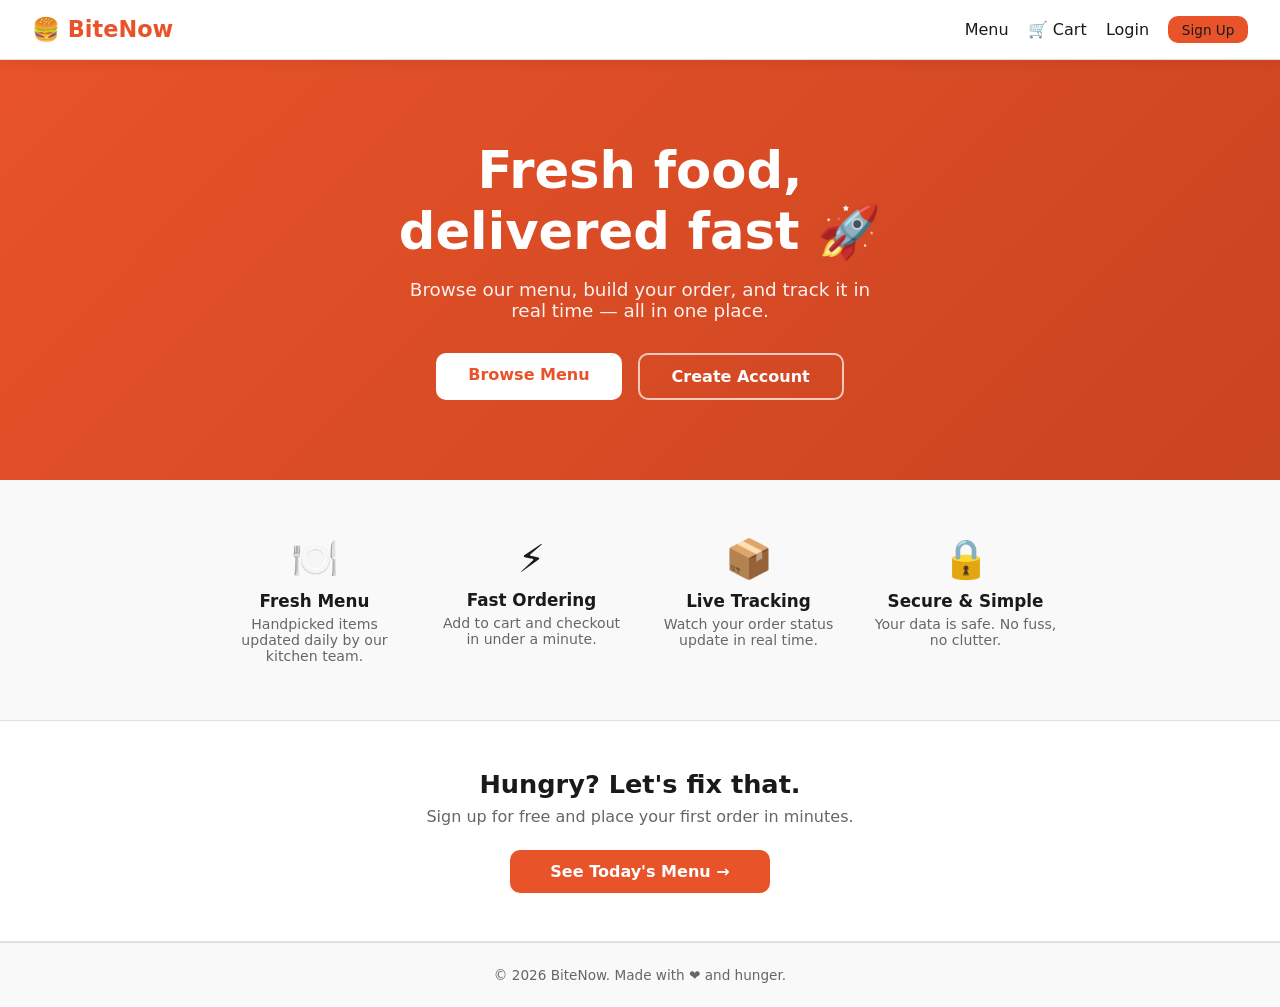
==== frontend/index.html @ 6810ad19 "complete frontend and admin pages" ====
<!DOCTYPE html>
<html lang="en">
<head>
  <meta charset="UTF-8" />
  <meta name="viewport" content="width=device-width, initial-scale=1.0" />
  <title>BiteNow — Order Fresh Food</title>
  <link rel="icon" href="favicon.svg" type="image/svg+xml"/>
  <link rel="stylesheet" href="css/style.css" />
  <style>
    /* ── Hero ───────────────────────────────────────────── */
    .hero {
      background: linear-gradient(135deg, #e8532a 0%, #c94420 100%);
      color: #fff;
      padding: 5rem 2rem;
      text-align: center;
    }
    .hero h1 {
      font-size: clamp(2rem, 5vw, 3.2rem);
      font-weight: 800;
      margin-bottom: 1rem;
      line-height: 1.2;
    }
    .hero p {
      font-size: 1.15rem;
      opacity: 0.92;
      max-width: 480px;
      margin: 0 auto 2rem;
    }
    .hero-btns { display: flex; gap: 1rem; justify-content: center; flex-wrap: wrap; }
    .btn-white {
      background: #fff;
      color: var(--primary);
      font-weight: 700;
      padding: 0.75rem 2rem;
      border-radius: var(--radius);
      border: none;
      cursor: pointer;
      font-size: 1rem;
      transition: opacity 0.15s;
      text-decoration: none;
      display: inline-block;
    }
    .btn-white:hover { opacity: 0.9; text-decoration: none; }
    .btn-ghost {
      background: transparent;
      color: #fff;
      border: 2px solid rgba(255,255,255,0.7);
      font-weight: 700;
      padding: 0.75rem 2rem;
      border-radius: var(--radius);
      cursor: pointer;
      font-size: 1rem;
      transition: background 0.15s;
      text-decoration: none;
      display: inline-block;
    }
    .btn-ghost:hover { background: rgba(255,255,255,0.15); text-decoration: none; }

    /* ── Features strip ──────────────────────────────────── */
    .features {
      display: flex;
      justify-content: center;
      flex-wrap: wrap;
      gap: 2rem;
      padding: 3.5rem 2rem;
      max-width: 900px;
      margin: 0 auto;
    }
    .feature {
      text-align: center;
      flex: 1;
      min-width: 180px;
    }
    .feature-icon { font-size: 2.4rem; margin-bottom: 0.6rem; }
    .feature h3 { font-size: 1.05rem; margin-bottom: 0.3rem; }
    .feature p  { font-size: 0.88rem; color: var(--muted); }

    /* ── CTA banner ──────────────────────────────────────── */
    .cta-banner {
      background: var(--surface);
      border-top: 1px solid var(--border);
      border-bottom: 1px solid var(--border);
      padding: 3rem 2rem;
      text-align: center;
    }
    .cta-banner h2 { font-size: 1.6rem; margin-bottom: 0.5rem; }
    .cta-banner p  { color: var(--muted); margin-bottom: 1.5rem; }

    /* ── Footer ──────────────────────────────────────────── */
    footer {
      text-align: center;
      padding: 1.5rem;
      font-size: 0.85rem;
      color: var(--muted);
      border-top: 1px solid var(--border);
    }
  </style>
</head>
<body>

  <!-- ── Navbar ─────────────────────────────────────────── -->
  <header class="navbar">
    <a href="index.html" class="logo">🍔 BiteNow</a>
    <nav id="nav-links">
      <!-- Filled by JS based on login state -->
    </nav>
  </header>

  <!-- ── Hero ───────────────────────────────────────────── -->
  <section class="hero">
    <h1>Fresh food,<br>delivered fast 🚀</h1>
    <p>Browse our menu, build your order, and track it in real time — all in one place.</p>
    <div class="hero-btns">
      <a href="menu.html" class="btn-white">Browse Menu</a>
      <a href="signup.html" class="btn-ghost" id="hero-signup-btn">Create Account</a>
    </div>
  </section>

  <!-- ── Features ───────────────────────────────────────── -->
  <section class="features">
    <div class="feature">
      <div class="feature-icon">🍽️</div>
      <h3>Fresh Menu</h3>
      <p>Handpicked items updated daily by our kitchen team.</p>
    </div>
    <div class="feature">
      <div class="feature-icon">⚡</div>
      <h3>Fast Ordering</h3>
      <p>Add to cart and checkout in under a minute.</p>
    </div>
    <div class="feature">
      <div class="feature-icon">📦</div>
      <h3>Live Tracking</h3>
      <p>Watch your order status update in real time.</p>
    </div>
    <div class="feature">
      <div class="feature-icon">🔒</div>
      <h3>Secure & Simple</h3>
      <p>Your data is safe. No fuss, no clutter.</p>
    </div>
  </section>

  <!-- ── CTA ────────────────────────────────────────────── -->
  <section class="cta-banner">
    <h2>Hungry? Let's fix that.</h2>
    <p>Sign up for free and place your first order in minutes.</p>
    <a href="menu.html" class="btn btn-primary" style="padding: 0.75rem 2.5rem; font-size: 1rem;">
      See Today's Menu →
    </a>
  </section>

  <footer>
    &copy; 2026 BiteNow. Made with ❤️ and hunger.
  </footer>

  <!-- ── Scripts ─────────────────────────────────────────── -->
  <script src="js/api.js"></script>
  <script src="js/auth.js"></script>
  <script src="js/cart.js"></script>
  <script src="js/navbar.js"></script>
  <script src="js/home.js"></script>
</body>
</html>
---- frontend/css/style.css ----
/* ─── Reset & Base ──────────────────────────────────────── */
*, *::before, *::after { box-sizing: border-box; margin: 0; padding: 0; }

:root {
  --primary:    #e8532a;   /* BiteNow orange */
  --primary-dk: #c94420;
  --bg:         #f9f9f9;
  --surface:    #ffffff;
  --border:     #e0e0e0;
  --text:       #1a1a1a;
  --muted:      #666666;
  --success:    #2e9e5b;
  --danger:     #d93025;
  --radius:     10px;
  --shadow:     0 2px 12px rgba(0,0,0,0.08);
  --nav-h:      60px;
}

body {
  font-family: 'Segoe UI', system-ui, sans-serif;
  background: var(--bg);
  color: var(--text);
  min-height: 100vh;
}

a { color: var(--primary); text-decoration: none; }
a:hover { text-decoration: underline; }

img { max-width: 100%; display: block; }

/* ─── Navbar ─────────────────────────────────────────────── */
.navbar {
  height: var(--nav-h);
  background: var(--surface);
  border-bottom: 1px solid var(--border);
  display: flex;
  align-items: center;
  justify-content: space-between;
  padding: 0 2rem;
  position: sticky;
  top: 0;
  z-index: 100;
  box-shadow: var(--shadow);
}

.navbar .logo {
  font-size: 1.4rem;
  font-weight: 700;
  color: var(--primary);
  text-decoration: none;
}

.navbar nav { display: flex; align-items: center; gap: 1.2rem; }
.navbar nav a { color: var(--text); font-weight: 500; }
.navbar nav a:hover { color: var(--primary); text-decoration: none; }

.cart-badge {
  background: var(--primary);
  color: #fff;
  border-radius: 99px;
  padding: 2px 8px;
  font-size: 0.78rem;
  font-weight: 700;
  margin-left: 2px;
}

/* ─── Page wrapper ───────────────────────────────────────── */
.page { max-width: 1100px; margin: 0 auto; padding: 2rem 1.5rem; }
.page-title { font-size: 1.8rem; font-weight: 700; margin-bottom: 1.5rem; }

/* ─── Cards ──────────────────────────────────────────────── */
.card {
  background: var(--surface);
  border: 1px solid var(--border);
  border-radius: var(--radius);
  box-shadow: var(--shadow);
  padding: 1.5rem;
}

/* ─── Buttons ────────────────────────────────────────────── */
.btn {
  display: inline-block;
  padding: 0.55rem 1.3rem;
  border-radius: var(--radius);
  border: none;
  font-size: 0.95rem;
  font-weight: 600;
  cursor: pointer;
  transition: background 0.15s, opacity 0.15s;
  text-align: center;
}

.btn-primary  { background: var(--primary); color: #fff; }
.btn-primary:hover  { background: var(--primary-dk); }
.btn-danger   { background: var(--danger);  color: #fff; }
.btn-danger:hover   { opacity: 0.85; }
.btn-outline  { background: transparent; border: 2px solid var(--primary); color: var(--primary); }
.btn-outline:hover  { background: var(--primary); color: #fff; }
.btn-sm { padding: 0.35rem 0.85rem; font-size: 0.85rem; }
.btn:disabled { opacity: 0.5; cursor: not-allowed; }

/* ─── Forms ──────────────────────────────────────────────── */
.form-group { margin-bottom: 1.1rem; }
.form-group label { display: block; font-weight: 600; margin-bottom: 0.35rem; }
.form-group input,
.form-group select,
.form-group textarea {
  width: 100%;
  padding: 0.6rem 0.9rem;
  border: 1px solid var(--border);
  border-radius: var(--radius);
  font-size: 0.95rem;
  background: var(--bg);
  color: var(--text);
  transition: border-color 0.15s;
}
.form-group input:focus,
.form-group select:focus,
.form-group textarea:focus {
  outline: none;
  border-color: var(--primary);
}
.form-group textarea { resize: vertical; min-height: 80px; }

/* ─── Auth card (login / signup) ─────────────────────────── */
.auth-wrapper {
  min-height: calc(100vh - var(--nav-h));
  display: flex;
  align-items: center;
  justify-content: center;
  padding: 2rem;
}
.auth-card {
  background: var(--surface);
  border: 1px solid var(--border);
  border-radius: var(--radius);
  box-shadow: var(--shadow);
  padding: 2.5rem;
  width: 100%;
  max-width: 420px;
}
.auth-card h1 { font-size: 1.5rem; margin-bottom: 0.3rem; }
.auth-card .subtitle { color: var(--muted); margin-bottom: 1.5rem; font-size: 0.92rem; }

/* ─── Alert messages ─────────────────────────────────────── */
.alert {
  padding: 0.7rem 1rem;
  border-radius: var(--radius);
  margin-bottom: 1rem;
  font-size: 0.92rem;
  display: none;
}
.alert.show { display: block; }
.alert-error   { background: #fde8e8; color: var(--danger); border: 1px solid #f5c6c6; }
.alert-success { background: #e6f4ee; color: var(--success); border: 1px solid #b7dfca; }

/* ─── Grid layouts ───────────────────────────────────────── */
.grid-3 { display: grid; grid-template-columns: repeat(auto-fill, minmax(280px, 1fr)); gap: 1.5rem; }
.grid-2 { display: grid; grid-template-columns: repeat(auto-fill, minmax(360px, 1fr)); gap: 1.5rem; }

/* ─── Status badges ──────────────────────────────────────── */
.badge {
  display: inline-block;
  padding: 3px 10px;
  border-radius: 99px;
  font-size: 0.78rem;
  font-weight: 700;
  text-transform: uppercase;
  letter-spacing: 0.03em;
}
.badge-pending   { background: #fff3cd; color: #856404; }
.badge-confirmed { background: #cce5ff; color: #004085; }
.badge-preparing { background: #fff0d4; color: #8a5700; }
.badge-ready     { background: #d4edda; color: #155724; }
.badge-delivered { background: #d1ecf1; color: #0c5460; }
.badge-cancelled { background: #f8d7da; color: var(--danger); }

/* ─── Table ──────────────────────────────────────────────── */
.table-wrap { overflow-x: auto; }
table { width: 100%; border-collapse: collapse; }
th, td { padding: 0.75rem 1rem; text-align: left; border-bottom: 1px solid var(--border); }
th { font-weight: 700; background: var(--bg); font-size: 0.85rem; text-transform: uppercase; letter-spacing: 0.04em; color: var(--muted); }
tr:last-child td { border-bottom: none; }
tr:hover td { background: #fafafa; }

/* ─── Spinner ────────────────────────────────────────────── */
.spinner {
  width: 36px; height: 36px;
  border: 4px solid var(--border);
  border-top-color: var(--primary);
  border-radius: 50%;
  animation: spin 0.7s linear infinite;
  margin: 3rem auto;
}
@keyframes spin { to { transform: rotate(360deg); } }

/* ─── Empty state ────────────────────────────────────────── */
.empty { text-align: center; padding: 4rem 1rem; color: var(--muted); }
.empty-icon { font-size: 3rem; margin-bottom: 0.5rem; }

/* ─── Responsive ─────────────────────────────────────────── */
@media (max-width: 600px) {
  .navbar { padding: 0 1rem; }
  .page   { padding: 1.5rem 1rem; }
  .auth-card { padding: 1.8rem 1.2rem; }
}

/* ── Smooth page transitions ─────────────────────────────── */
body { animation: fadeIn 0.18s ease; }
@keyframes fadeIn { from { opacity: 0; } to { opacity: 1; } }

/* ── Better focus ring for accessibility ─────────────────── */
:focus-visible {
  outline: 2px solid var(--primary);
  outline-offset: 2px;
}

/* ── Pill active state fix for admin status pills ────────── */
.pill { user-select: none; }

/* ── Scrollbar styling (webkit) ──────────────────────────── */
::-webkit-scrollbar       { width: 6px; height: 6px; }
::-webkit-scrollbar-track { background: var(--bg); }
::-webkit-scrollbar-thumb {
  background: var(--border);
  border-radius: 99px;
}
::-webkit-scrollbar-thumb:hover { background: var(--muted); }

/* ── Button click feel ───────────────────────────────────── */
.btn:active { transform: scale(0.97); }

/* ── Card link hover feel ────────────────────────────────── */
.menu-card { transition: transform 0.15s, box-shadow 0.15s; }
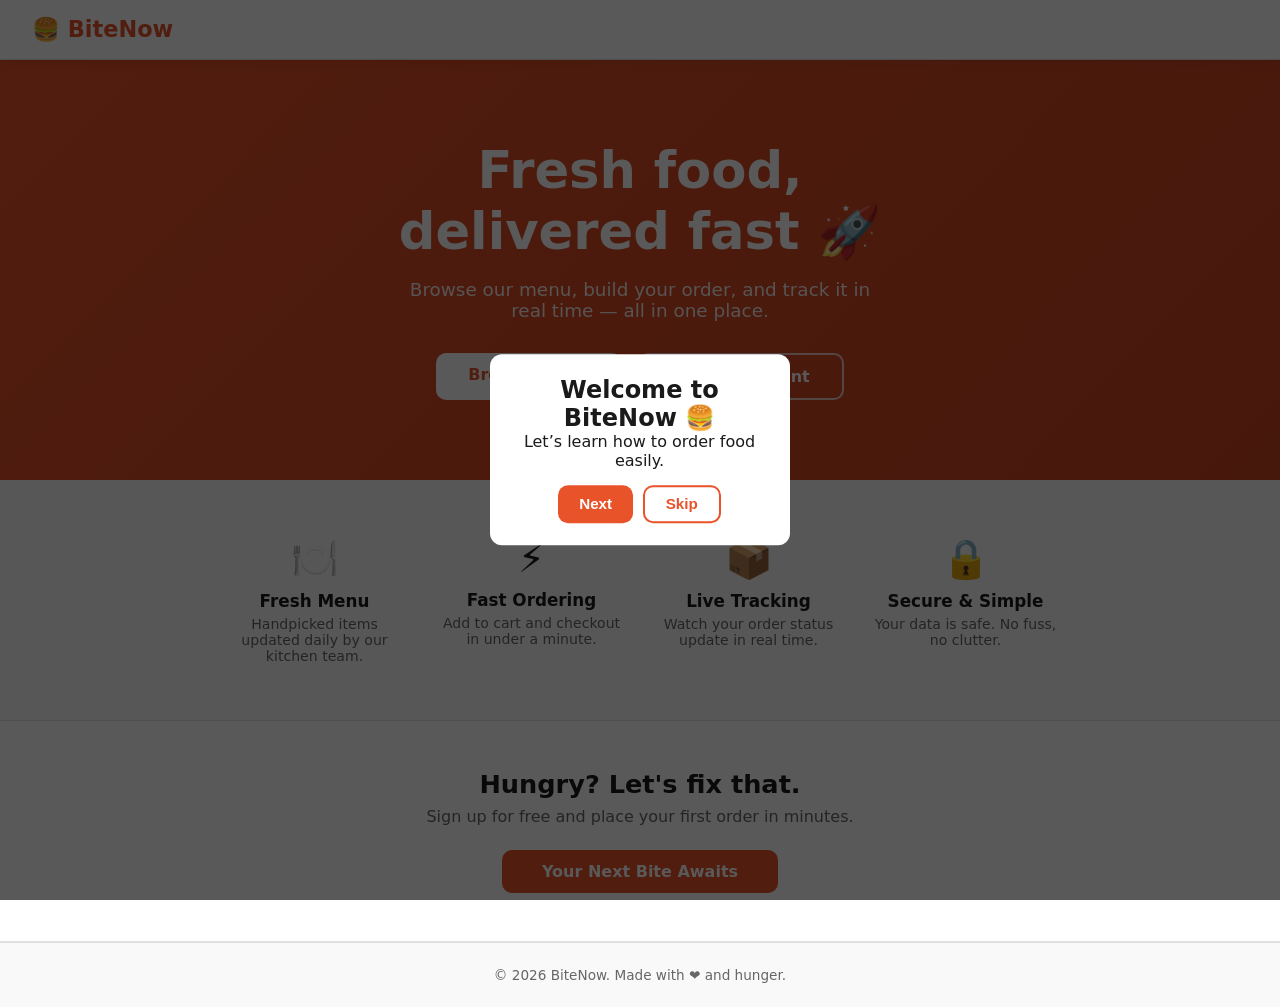
==== commit 92545aac: "feat: add user profile module with frontend, backend, and design updates" ====
--- a/frontend/index.html
+++ b/frontend/index.html
@@ -94,6 +94,48 @@
       color: var(--muted);
       border-top: 1px solid var(--border);
     }
+    
+/* full screen dark overlay */
+.tutorial-overlay {
+  position: fixed;
+  inset: 0;
+  background: rgba(0,0,0,0.65);
+  z-index: 9998;
+}
+
+/* popup box */
+.tutorial-box {
+  position: fixed;
+  top: 50%;
+  left: 50%;
+  transform: translate(-50%, -50%);
+  background: white;
+  padding: 22px;
+  width: 300px;
+  border-radius: 12px;
+  z-index: 9999;
+  text-align: center;
+}
+
+.tutorial-actions {
+  margin-top: 15px;
+  display: flex;
+  justify-content: center;
+  gap: 10px;
+}
+
+.hidden {
+  display: none;
+}
+
+/* spotlight effect */
+.spotlight {
+  position: relative;
+  z-index: 10000;
+  box-shadow: 0 0 0 4px #ff4d2d, 0 0 20px rgba(255,77,45,0.6);
+  border-radius: 8px;
+  transition: all 0.3s ease;
+}
   </style>
 </head>
 <body>
@@ -145,19 +187,39 @@
     <h2>Hungry? Let's fix that.</h2>
     <p>Sign up for free and place your first order in minutes.</p>
     <a href="menu.html" class="btn btn-primary" style="padding: 0.75rem 2.5rem; font-size: 1rem;">
-      See Today's Menu →
+      Your Next Bite Awaits
     </a>
   </section>
 
   <footer>
     &copy; 2026 BiteNow. Made with ❤️ and hunger.
   </footer>
-
+  <!-- ── Guided Tutor Overlay ───────────────────────────── -->
+<div id="tutorial-overlay" class="tutorial-overlay hidden"></div>
+
+<div id="tutorial-box" class="tutorial-box hidden">
+  <h2 id="tutorial-title">Welcome 👋</h2>
+  <p id="tutorial-text">Let’s explore BiteNow together</p>
+
+  <div class="tutorial-actions">
+    <button onclick="nextStep()" class="btn btn-primary">Next</button>
+    <button onclick="closeTutorial()" class="btn btn-outline">Skip</button>
+  </div>
+</div>
+<div id="tutorial-overlay" class="tutorial-overlay hidden"></div>
+
+<div id="tutorial-box" class="tutorial-box hidden">
+  <h2 id="tutorial-title"></h2>
+  <p id="tutorial-text"></p>
+
+  <button onclick="nextStep()">Next</button>
+  <button onclick="closeTutorial()">Skip</button>
+</div>
   <!-- ── Scripts ─────────────────────────────────────────── -->
   <script src="js/api.js"></script>
   <script src="js/auth.js"></script>
   <script src="js/cart.js"></script>
   <script src="js/navbar.js"></script>
-  <script src="js/home.js"></script>
+  <script src="js/tutorial.js"></script>
 </body>
 </html>
